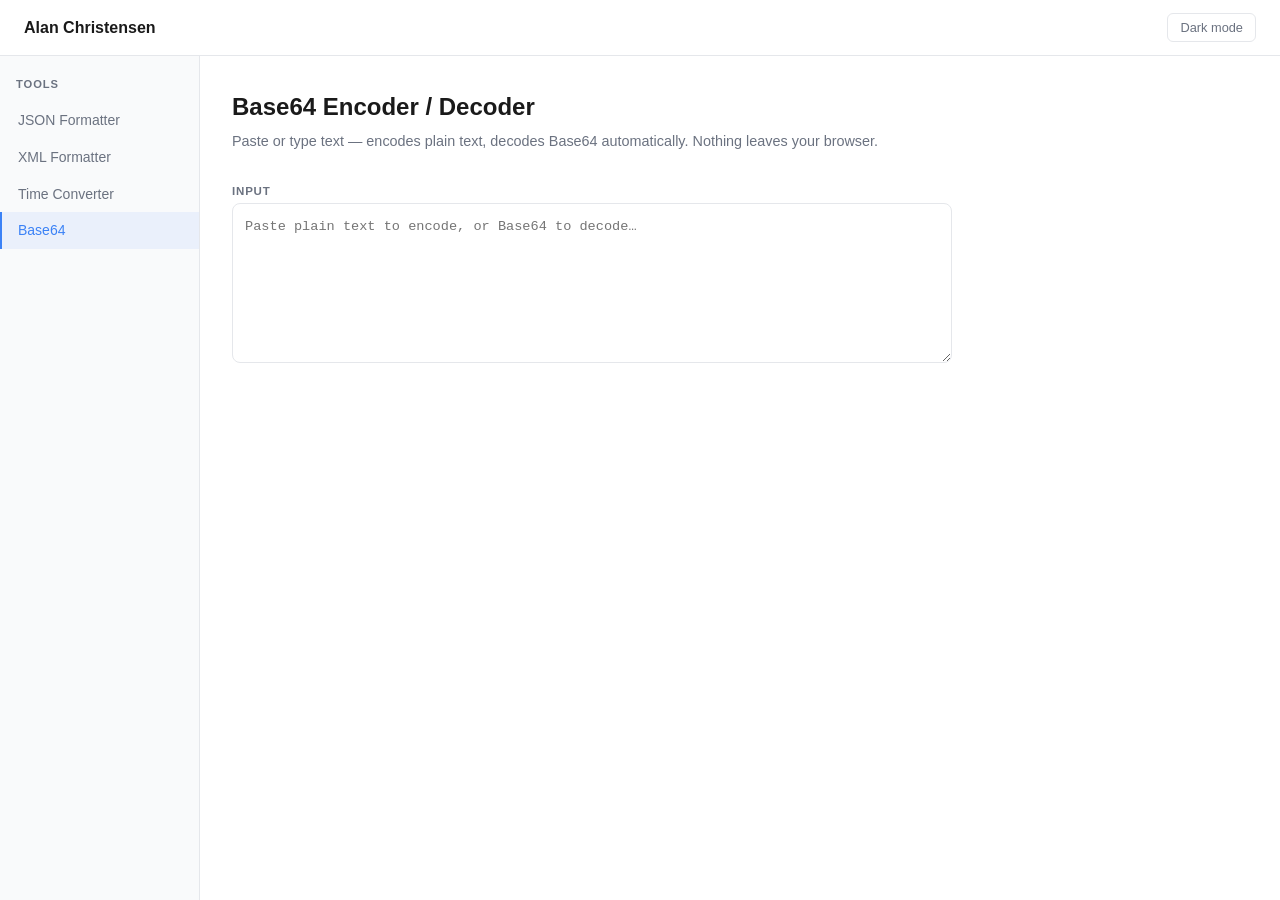
==== base64.html @ c98d6fbd "Add Base64 encoder/decoder tool Auto-detects whether to encode or decode based on input content.  Co" ====
<!DOCTYPE html>
<html lang="en">
<head>
  <meta charset="UTF-8">
  <meta name="viewport" content="width=device-width, initial-scale=1">
  <meta name="description" content="Free online Base64 encoder and decoder. Auto-detects encode or decode. No data leaves your browser.">
  <title>Base64 Encoder / Decoder — Alan Christensen</title>
  <link rel="stylesheet" href="style.css?v=2">
  <script src="nav.js?v=2"></script>
  <script src="tools-nav.js?v=2"></script>
  <style>
    .b64-wrap {
      max-width: 720px;
    }

    .b64-textarea {
      width: 100%;
      min-height: 160px;
      resize: vertical;
      padding: 0.75rem;
      border: 1px solid var(--border);
      border-radius: 8px;
      background: var(--bg);
      color: var(--text);
      font-family: "JetBrains Mono", "Fira Code", "Cascadia Code", ui-monospace, "Courier New", monospace;
      font-size: 0.85rem;
      line-height: 1.6;
      transition: border-color 0.15s;
    }

    .b64-textarea:focus {
      outline: none;
      border-color: var(--accent);
    }

    .b64-result-label-row {
      display: flex;
      align-items: center;
      justify-content: space-between;
      margin-bottom: 0.4rem;
      margin-top: 1.25rem;
    }

    .b64-result-label-left {
      display: flex;
      align-items: center;
      gap: 0.5rem;
    }

    .b64-section-label {
      font-size: 0.72rem;
      font-weight: 600;
      letter-spacing: 0.07em;
      text-transform: uppercase;
      color: var(--text-muted);
    }

    .b64-badge {
      display: inline-block;
      padding: 0.1rem 0.55rem;
      border-radius: 99px;
      font-size: 0.7rem;
      font-weight: 600;
      letter-spacing: 0.04em;
    }

    .b64-badge-encode {
      background: color-mix(in srgb, var(--accent) 12%, transparent);
      color: var(--accent);
    }

    .b64-badge-decode {
      background: color-mix(in srgb, #16a34a 12%, transparent);
      color: #16a34a;
    }

    [data-theme="dark"] .b64-badge-decode {
      color: #4ade80;
      background: color-mix(in srgb, #4ade80 12%, transparent);
    }

    .b64-output {
      width: 100%;
      min-height: 120px;
      padding: 0.75rem;
      border: 1px solid var(--border);
      border-radius: 8px;
      background: var(--nav-bg);
      color: var(--text);
      font-family: "JetBrains Mono", "Fira Code", "Cascadia Code", ui-monospace, "Courier New", monospace;
      font-size: 0.85rem;
      line-height: 1.6;
      white-space: pre-wrap;
      word-break: break-all;
      overflow: auto;
    }

    .b64-actions {
      display: flex;
      align-items: center;
      gap: 0.5rem;
      margin-top: 0.5rem;
    }
  </style>
</head>
<body>
  <div id="tools-shell">
    <main id="tools-main">
      <div class="b64-wrap">
        <div class="tool-header">
          <h1>Base64 Encoder / Decoder</h1>
          <p>Paste or type text — encodes plain text, decodes Base64 automatically. Nothing leaves your browser.</p>
        </div>

        <label class="b64-section-label" for="b64-input">Input</label>
        <textarea
          id="b64-input"
          class="b64-textarea"
          spellcheck="false"
          placeholder="Paste plain text to encode, or Base64 to decode…"
        ></textarea>

        <div id="b64-result-section" style="display:none">
          <div class="b64-result-label-row">
            <div class="b64-result-label-left">
              <span class="b64-section-label">Result</span>
              <span class="b64-badge" id="b64-badge"></span>
            </div>
            <button class="btn-secondary" id="b64-copy-btn">Copy</button>
          </div>
          <div class="b64-output" id="b64-output"></div>
          <div class="b64-actions">
            <button class="btn-secondary" id="b64-use-btn">Use as input ↓</button>
            <button class="btn-secondary" id="b64-clear-btn">Clear</button>
          </div>
        </div>

        <div class="tool-error" id="b64-error"></div>
      </div>
    </main>
  </div>

  <script>
    var inputEl   = document.getElementById('b64-input');
    var outputEl  = document.getElementById('b64-output');
    var badgeEl   = document.getElementById('b64-badge');
    var sectionEl = document.getElementById('b64-result-section');
    var errorEl   = document.getElementById('b64-error');
    var copyBtn   = document.getElementById('b64-copy-btn');
    var useBtn    = document.getElementById('b64-use-btn');
    var clearBtn  = document.getElementById('b64-clear-btn');

    function looksLikeBase64(str) {
      if (!str) return false;
      // Must only contain base64 alphabet (standard or URL-safe)
      if (!/^[A-Za-z0-9+/=\-_]+$/.test(str)) return false;
      // Normalize URL-safe to standard for atob
      var normalized = str.replace(/-/g, '+').replace(/_/g, '/');
      // Pad to multiple of 4
      var padded = normalized;
      var rem = padded.length % 4;
      if (rem === 1) return false; // always invalid
      if (rem === 2) padded += '==';
      if (rem === 3) padded += '=';
      try {
        atob(padded);
        return true;
      } catch (e) {
        return false;
      }
    }

    function decodeBase64(str) {
      var normalized = str.replace(/-/g, '+').replace(/_/g, '/');
      var rem = normalized.length % 4;
      if (rem === 2) normalized += '==';
      if (rem === 3) normalized += '=';
      return decodeURIComponent(
        atob(normalized).split('').map(function (c) {
          return '%' + ('00' + c.charCodeAt(0).toString(16)).slice(-2);
        }).join('')
      );
    }

    function run() {
      errorEl.style.display = 'none';
      var raw = inputEl.value;
      if (!raw) {
        sectionEl.style.display = 'none';
        return;
      }

      var stripped = raw.replace(/\s+/g, '');

      if (looksLikeBase64(stripped)) {
        try {
          var decoded = decodeBase64(stripped);
          outputEl.textContent = decoded;
          badgeEl.textContent = 'Decoded';
          badgeEl.className = 'b64-badge b64-badge-decode';
          sectionEl.style.display = 'block';
          return;
        } catch (e) {
          // fall through to encode
        }
      }

      // Encode
      try {
        var encoded = btoa(
          encodeURIComponent(raw).replace(/%([0-9A-F]{2})/g, function (m, p1) {
            return String.fromCharCode(parseInt(p1, 16));
          })
        );
        outputEl.textContent = encoded;
        badgeEl.textContent = 'Encoded';
        badgeEl.className = 'b64-badge b64-badge-encode';
        sectionEl.style.display = 'block';
      } catch (e) {
        errorEl.textContent = 'Could not encode: ' + e.message;
        errorEl.style.display = 'block';
        sectionEl.style.display = 'none';
      }
    }

    inputEl.addEventListener('input', run);

    copyBtn.addEventListener('click', function () {
      var text = outputEl.textContent;
      if (!text) return;
      navigator.clipboard.writeText(text).then(function () {
        var orig = copyBtn.textContent;
        copyBtn.textContent = 'Copied!';
        setTimeout(function () { copyBtn.textContent = orig; }, 1500);
      });
    });

    useBtn.addEventListener('click', function () {
      var text = outputEl.textContent;
      if (!text) return;
      inputEl.value = text;
      run();
      inputEl.focus();
    });

    clearBtn.addEventListener('click', function () {
      inputEl.value = '';
      sectionEl.style.display = 'none';
      errorEl.style.display = 'none';
      inputEl.focus();
    });
  </script>
</body>
</html>
---- style.css ----
*, *::before, *::after {
  box-sizing: border-box;
  margin: 0;
  padding: 0;
}

:root {
  --bg: #ffffff;
  --text: #1a1a1a;
  --text-muted: #6b7280;
  --accent: #3b82f6;
  --accent-hover: #2563eb;
  --border: #e5e7eb;
  --nav-bg: #f9fafb;
  --nav-width: 200px;
  --header-height: 56px;
}

[data-theme="dark"] {
  --bg: #0f1117;
  --text: #e2e8f0;
  --text-muted: #94a3b8;
  --accent: #60a5fa;
  --accent-hover: #93c5fd;
  --border: #1e293b;
  --nav-bg: #0a0d14;
}

body {
  font-family: -apple-system, BlinkMacSystemFont, "Segoe UI", Roboto, Helvetica, Arial, sans-serif;
  background: var(--bg);
  color: var(--text);
  line-height: 1.6;
  transition: background 0.15s, color 0.15s;
}

/* Site header */
#site-header {
  position: sticky;
  top: 0;
  z-index: 100;
  display: flex;
  align-items: center;
  justify-content: space-between;
  padding: 0 1.5rem;
  height: var(--header-height);
  background: var(--bg);
  border-bottom: 1px solid var(--border);
  transition: background 0.15s, border-color 0.15s;
}

.header-actions {
  display: flex;
  align-items: center;
  gap: 0.5rem;
}

.site-name {
  font-weight: 600;
  font-size: 1rem;
  color: var(--text);
  text-decoration: none;
  transition: color 0.15s;
}

.site-name:hover {
  color: var(--accent);
}

#dark-toggle {
  background: none;
  border: 1px solid var(--border);
  border-radius: 6px;
  cursor: pointer;
  padding: 0.35rem 0.75rem;
  font-size: 0.8rem;
  color: var(--text-muted);
  transition: border-color 0.15s, color 0.15s;
}

#dark-toggle:hover {
  border-color: var(--accent);
  color: var(--accent);
}

#nav-hamburger {
  display: none;
  background: none;
  border: 1px solid var(--border);
  border-radius: 6px;
  cursor: pointer;
  padding: 0.35rem 0.6rem;
  font-size: 1rem;
  line-height: 1;
  color: var(--text-muted);
  transition: border-color 0.15s, color 0.15s;
}

#nav-hamburger:hover {
  border-color: var(--accent);
  color: var(--accent);
}

#nav-mobile-menu {
  display: none;
  position: absolute;
  top: 100%;
  right: 1rem;
  min-width: 160px;
  background: var(--bg);
  border: 1px solid var(--border);
  border-radius: 8px;
  box-shadow: 0 4px 16px rgba(0,0,0,0.12);
  padding: 0.375rem 0;
  z-index: 200;
}

#nav-mobile-menu.open {
  display: block;
}

.nav-menu-item {
  display: block;
  width: 100%;
  padding: 0.5rem 1rem;
  font-size: 0.875rem;
  color: var(--text-muted);
  text-decoration: none;
  text-align: left;
  background: none;
  border: none;
  cursor: pointer;
  transition: background 0.1s, color 0.1s;
  box-sizing: border-box;
}

.nav-menu-item:hover {
  background: color-mix(in srgb, var(--text) 5%, transparent);
  color: var(--text);
}

.nav-menu-item.active {
  color: var(--accent);
  font-weight: 500;
}

.nav-menu-divider {
  height: 1px;
  background: var(--border);
  margin: 0.375rem 0;
}

/* Homepage */
.home-wrap {
  max-width: 720px;
  margin: 0 auto;
  padding: 6rem 1.5rem 4rem;
}

.home-wrap h1 {
  font-size: 2.75rem;
  font-weight: 700;
  letter-spacing: -0.025em;
  line-height: 1.15;
  margin-bottom: 0.75rem;
}

.home-tagline {
  font-size: 1.125rem;
  color: var(--text-muted);
  margin-bottom: 2rem;
}

.home-links {
  display: flex;
  gap: 1.25rem;
  margin-bottom: 3rem;
}

.home-links a {
  display: inline-flex;
  align-items: center;
  gap: 0.4rem;
  color: var(--text-muted);
  text-decoration: none;
  font-size: 0.9rem;
  transition: color 0.15s;
}

.home-links a:hover {
  color: var(--accent);
}

.home-links svg {
  width: 18px;
  height: 18px;
  flex-shrink: 0;
}

.tools-card {
  display: inline-flex;
  align-items: center;
  gap: 0.625rem;
  padding: 1rem 1.5rem;
  border: 1px solid var(--border);
  border-radius: 10px;
  text-decoration: none;
  color: var(--text);
  font-size: 0.975rem;
  font-weight: 500;
  transition: border-color 0.15s, box-shadow 0.15s;
}

.tools-card:hover {
  border-color: var(--accent);
  box-shadow: 0 0 0 3px color-mix(in srgb, var(--accent) 12%, transparent);
}

.tools-card-arrow {
  color: var(--text-muted);
}

/* Tools shell */
#tools-shell {
  display: flex;
  min-height: calc(100vh - var(--header-height));
}

/* Side nav */
#tools-sidenav {
  width: var(--nav-width);
  flex-shrink: 0;
  background: var(--nav-bg);
  border-right: 1px solid var(--border);
  padding: 1.25rem 0;
  position: sticky;
  top: var(--header-height);
  height: calc(100vh - var(--header-height));
  overflow-y: auto;
  transition: background 0.15s, border-color 0.15s;
}

.sidenav-label {
  font-size: 0.7rem;
  font-weight: 600;
  letter-spacing: 0.08em;
  text-transform: uppercase;
  color: var(--text-muted);
  padding: 0 1rem 0.5rem;
}

#tools-sidenav a {
  display: block;
  padding: 0.45rem 1rem;
  font-size: 0.875rem;
  color: var(--text-muted);
  text-decoration: none;
  border-left: 2px solid transparent;
  transition: color 0.15s, background 0.15s, border-color 0.15s;
}

#tools-sidenav a:hover {
  color: var(--text);
  background: color-mix(in srgb, var(--text) 5%, transparent);
}

#tools-sidenav a.active {
  color: var(--accent);
  border-left-color: var(--accent);
  background: color-mix(in srgb, var(--accent) 8%, transparent);
  font-weight: 500;
}


/* Main content */
#tools-main {
  flex: 1;
  min-width: 0;
  padding: 2rem;
}

/* Tool header */
.tool-header {
  margin-bottom: 1.5rem;
}

.tool-header h1 {
  font-size: 1.5rem;
  font-weight: 600;
  margin-bottom: 0.25rem;
}

.tool-header p {
  color: var(--text-muted);
  font-size: 0.9rem;
}

/* Tool IO */
.tool-actions {
  display: flex;
  align-items: center;
  gap: 0.75rem;
  margin-bottom: 1rem;
  flex-wrap: wrap;
}

.tool-io {
  display: grid;
  grid-template-columns: 1fr 1fr;
  gap: 1rem;
  margin-bottom: 1rem;
}

.tool-io-panel {
  display: flex;
  flex-direction: column;
  gap: 0.4rem;
  min-width: 0;
}

.panel-label-row {
  display: flex;
  justify-content: space-between;
  align-items: center;
}

.panel-label-row label,
.tool-io-panel > label {
  font-size: 0.72rem;
  font-weight: 600;
  letter-spacing: 0.07em;
  text-transform: uppercase;
  color: var(--text-muted);
}

.tool-io-panel textarea,
pre.tool-output {
  font-family: "JetBrains Mono", "Fira Code", "Cascadia Code", ui-monospace, "Courier New", monospace;
  font-size: 0.8rem;
  padding: 0.75rem;
  border: 1px solid var(--border);
  border-radius: 8px;
  color: var(--text);
  line-height: 1.6;
  min-height: 340px;
  transition: border-color 0.15s;
}

.tool-io-panel textarea {
  width: 100%;
  resize: vertical;
  background: var(--bg);
}

.tool-io-panel textarea:focus {
  outline: none;
  border-color: var(--accent);
}

pre.tool-output {
  background: var(--nav-bg);
  overflow: auto;
  white-space: pre;
  margin: 0;
}

/* Buttons */
.btn-primary {
  padding: 0.5rem 1.25rem;
  background: var(--accent);
  color: #fff;
  border: none;
  border-radius: 6px;
  font-size: 0.875rem;
  font-weight: 500;
  cursor: pointer;
  transition: background 0.15s;
}

.btn-primary:hover {
  background: var(--accent-hover);
}

.btn-secondary {
  padding: 0.4rem 0.875rem;
  background: none;
  color: var(--text-muted);
  border: 1px solid var(--border);
  border-radius: 6px;
  font-size: 0.8rem;
  cursor: pointer;
  transition: border-color 0.15s, color 0.15s;
}

.btn-secondary:hover {
  border-color: var(--accent);
  color: var(--accent);
}

/* Error */
.tool-error {
  padding: 0.6rem 0.875rem;
  background: color-mix(in srgb, #ef4444 8%, transparent);
  border: 1px solid color-mix(in srgb, #ef4444 25%, transparent);
  border-radius: 6px;
  color: #ef4444;
  font-size: 0.85rem;
  display: none;
  margin-bottom: 1rem;
}

/* JSON syntax highlighting */
.json-key  { color: #2563eb; }
.json-str  { color: #16a34a; }
.json-num  { color: #d97706; }
.json-bool { color: #7c3aed; }
.json-null { color: var(--text-muted); }

[data-theme="dark"] .json-key  { color: #60a5fa; }
[data-theme="dark"] .json-str  { color: #4ade80; }
[data-theme="dark"] .json-num  { color: #fbbf24; }
[data-theme="dark"] .json-bool { color: #c084fc; }

/* Tools landing */
.tools-landing-intro {
  margin-bottom: 2rem;
  color: var(--text-muted);
  font-size: 0.975rem;
  line-height: 1.65;
}

.tool-cards-grid {
  display: grid;
  grid-template-columns: repeat(auto-fill, minmax(210px, 1fr));
  gap: 1rem;
}

.tool-card-item {
  display: block;
  padding: 1rem 1.25rem;
  border: 1px solid var(--border);
  border-radius: 10px;
  text-decoration: none;
  color: var(--text);
  transition: border-color 0.15s, box-shadow 0.15s;
}

.tool-card-item:hover {
  border-color: var(--accent);
  box-shadow: 0 0 0 3px color-mix(in srgb, var(--accent) 10%, transparent);
}

.tool-card-item h3 {
  font-size: 0.95rem;
  font-weight: 600;
  margin-bottom: 0.35rem;
}

.tool-card-item p {
  font-size: 0.82rem;
  color: var(--text-muted);
  line-height: 1.5;
}

/* Epoch converter */
.epoch-input-row {
  display: flex;
  gap: 0.75rem;
  margin-bottom: 0.5rem;
  max-width: 500px;
}

.epoch-text-input {
  flex: 1;
  padding: 0.5rem 0.875rem;
  border: 1px solid var(--border);
  border-radius: 6px;
  background: var(--bg);
  color: var(--text);
  font-size: 1rem;
  font-family: ui-monospace, monospace;
  transition: border-color 0.15s;
}

.epoch-text-input:focus {
  outline: none;
  border-color: var(--accent);
}

.epoch-hint {
  font-size: 0.8rem;
  color: var(--text-muted);
  margin-bottom: 1.5rem;
}

.epoch-result-box {
  padding: 1.25rem 1.5rem;
  border: 1px solid var(--border);
  border-radius: 8px;
  background: var(--nav-bg);
  max-width: 560px;
  margin-bottom: 2rem;
}

.epoch-result-grid {
  display: grid;
  grid-template-columns: 130px 1fr;
  gap: 0.65rem 1rem;
  font-size: 0.9rem;
}

.epoch-label {
  color: var(--text-muted);
  font-weight: 500;
}

.epoch-value {
  font-family: ui-monospace, monospace;
  word-break: break-all;
}

.epoch-current {
  font-size: 0.875rem;
  color: var(--text-muted);
}

.epoch-current strong {
  font-weight: 500;
  color: var(--text);
  font-family: ui-monospace, monospace;
}

/* Responsive */
@media (max-width: 767px) {
  #dark-toggle {
    display: none;
  }

  #nav-hamburger {
    display: block;
  }

  #tools-sidenav {
    display: none;
  }

  .tool-io {
    grid-template-columns: 1fr;
  }

  #tools-main {
    padding: 1.25rem;
  }

  .home-wrap {
    padding: 4rem 1.25rem 3rem;
  }

  .home-wrap h1 {
    font-size: 2.25rem;
  }
}
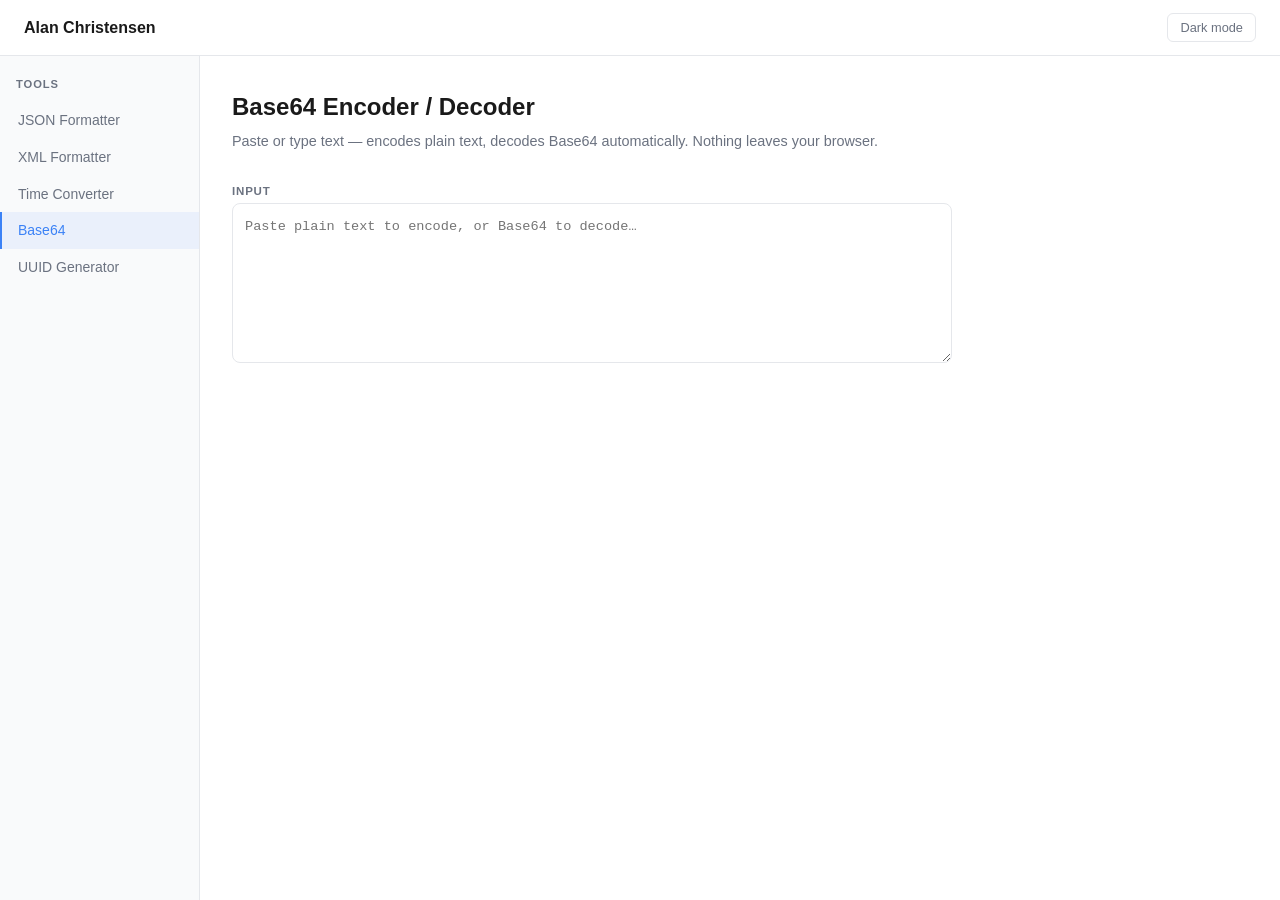
==== commit 25c2aeb5: "Bump shared asset cache-busting to v=3 Forces browsers to re-fetch tools-nav.js so all five tools ap" ====
--- a/base64.html
+++ b/base64.html
@@ -5,9 +5,9 @@
   <meta name="viewport" content="width=device-width, initial-scale=1">
   <meta name="description" content="Free online Base64 encoder and decoder. Auto-detects encode or decode. No data leaves your browser.">
   <title>Base64 Encoder / Decoder — Alan Christensen</title>
-  <link rel="stylesheet" href="style.css?v=2">
-  <script src="nav.js?v=2"></script>
-  <script src="tools-nav.js?v=2"></script>
+  <link rel="stylesheet" href="style.css?v=3">
+  <script src="nav.js?v=3"></script>
+  <script src="tools-nav.js?v=3"></script>
   <style>
     .b64-wrap {
       max-width: 720px;
